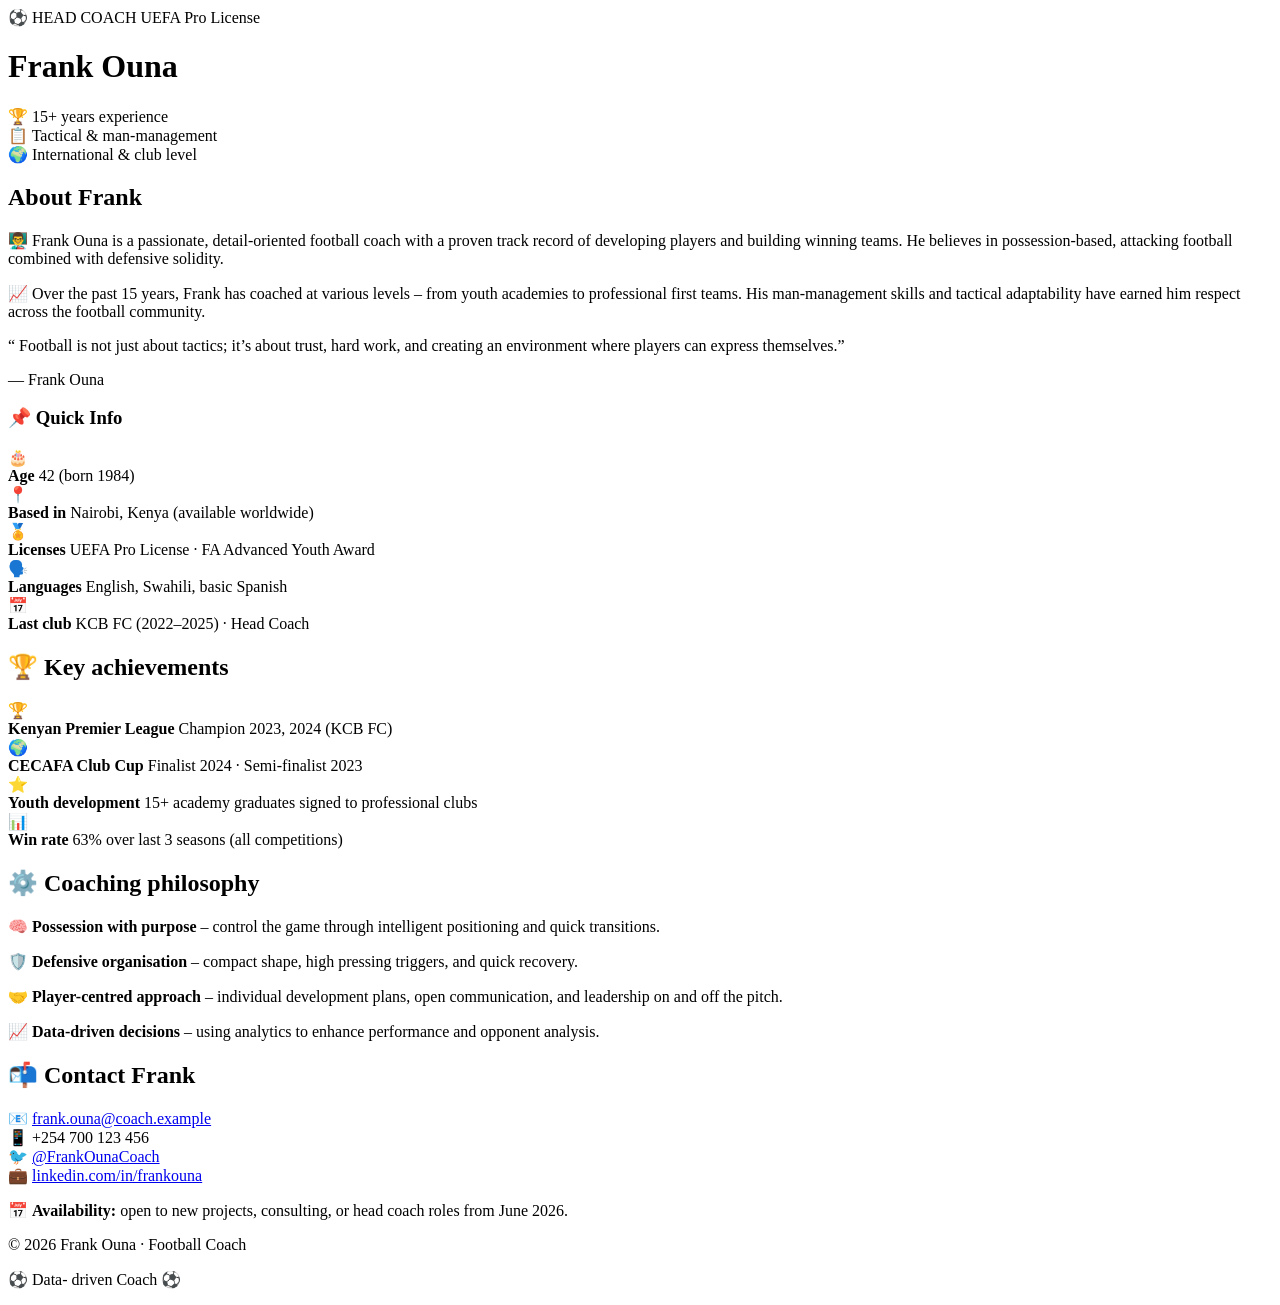
==== index.html @ ea1e8b5f "Added data Driven" ====
<!DOCTYPE html>
<html lang="en">
<head>
    <meta charset="UTF-8">
    <meta name="viewport" content="width=device-width, initial-scale=1.0">
    <title>Frank Ouna · Football Coach</title>
</head>
<body>

    <!-- ===== HEADER / HERO ===== -->
    <header>
        <div>
            <div>
                <span>⚽ HEAD COACH</span>
                <span>UEFA Pro License</span>
            </div>
            <h1>Frank <span>Ouna</span></h1>
            <div>
                <div><span>🏆</span> 15+ years experience</div>
                <div><span>📋</span> Tactical &amp; man-management</div>
                <div><span>🌍</span> International &amp; club level</div>
            </div>
        </div>
    </header>

    <!-- ===== MAIN CONTENT ===== -->
    <main>

        <!-- ===== LEFT COLUMN: BIO ===== -->
        <section>
            <h2>About Frank</h2>
            <p>
                <span>👨‍🏫</span> Frank Ouna is a passionate, detail-oriented football coach with a proven track record of developing players and building winning teams. 
                He believes in possession-based, attacking football combined with defensive solidity.
            </p>
            <p>
                <span>📈</span> Over the past 15 years, Frank has coached at various levels – from youth academies to professional first teams. 
                His man-management skills and tactical adaptability have earned him respect across the football community.
            </p>
            <div>
                <p>
                    <span>“</span> Football is not just about tactics; it’s about trust, hard work, and creating an environment where players can express themselves.<span>”</span>
                </p>
                <p>— Frank Ouna</p>
            </div>
        </section>

        <!-- ===== RIGHT COLUMN: QUICK INFO ===== -->
        <aside>
            <div>
                <h3>📌 Quick Info</h3>

                <div>
                    <div>🎂</div>
                    <div>
                        <strong>Age</strong>
                        <span>42 (born 1984)</span>
                    </div>
                </div>

                <div>
                    <div>📍</div>
                    <div>
                        <strong>Based in</strong>
                        <span>Nairobi, Kenya (available worldwide)</span>
                    </div>
                </div>

                <div>
                    <div>🏅</div>
                    <div>
                        <strong>Licenses</strong>
                        <span>UEFA Pro License · FA Advanced Youth Award</span>
                    </div>
                </div>

                <div>
                    <div>🗣️</div>
                    <div>
                        <strong>Languages</strong>
                        <span>English, Swahili, basic Spanish</span>
                    </div>
                </div>

                <div>
                    <div>📅</div>
                    <div>
                        <strong>Last club</strong>
                        <span>KCB FC (2022–2025) · Head Coach</span>
                    </div>
                </div>
            </div>
        </aside>

        <!-- ===== ACHIEVEMENTS SECTION (full width) ===== -->
        <section>
            <h2>🏆 Key achievements</h2>

            <div>
                <div>
                    <div>🏆</div>
                    <div>
                        <strong>Kenyan Premier League</strong>
                        <span>Champion 2023, 2024 (KCB FC)</span>
                    </div>
                </div>

                <div>
                    <div>🌍</div>
                    <div>
                        <strong>CECAFA Club Cup</strong>
                        <span>Finalist 2024 · Semi-finalist 2023</span>
                    </div>
                </div>

                <div>
                    <div>⭐</div>
                    <div>
                        <strong>Youth development</strong>
                        <span>15+ academy graduates signed to professional clubs</span>
                    </div>
                </div>

                <div>
                    <div>📊</div>
                    <div>
                        <strong>Win rate</strong>
                        <span>63% over last 3 seasons (all competitions)</span>
                    </div>
                </div>
            </div>
        </section>

        <!-- ===== COACHING PHILOSOPHY ===== -->
        <section>
            <h2>⚙️ Coaching philosophy</h2>
            <p>
                <span>🧠</span> <strong>Possession with purpose</strong> – control the game through intelligent positioning and quick transitions.
            </p>
            <p>
                <span>🛡️</span> <strong>Defensive organisation</strong> – compact shape, high pressing triggers, and quick recovery.
            </p>
            <p>
                <span>🤝</span> <strong>Player-centred approach</strong> – individual development plans, open communication, and leadership on and off the pitch.
            </p>
            <p>
                <span>📈</span> <strong>Data-driven decisions</strong> – using analytics to enhance performance and opponent analysis.
            </p>
        </section>

        <!-- ===== CONTACT / SOCIAL ===== -->
        <section>
            <h2>📬 Contact Frank</h2>
            <div>
                <div>
                    <span>📧</span>
                    <a href="mailto:frank.ouna@coach.example">frank.ouna@coach.example</a>
                </div>
                <div>
                    <span>📱</span>
                    <span>+254 700 123 456</span>
                </div>
                <div>
                    <span>🐦</span>
                    <a href="#">@FrankOunaCoach</a>
                </div>
                <div>
                    <span>💼</span>
                    <a href="#">linkedin.com/in/frankouna</a>
                </div>
            </div>
            <p>📅 <strong>Availability:</strong> open to new projects, consulting, or head coach roles from June 2026.</p>
        </section>

    </main>

    <!-- ===== FOOTER ===== -->
    <footer>
        <p>&copy; 2026 Frank Ouna · Football Coach</p>
        <p>
            <span>⚽</span> Data- driven Coach <span>⚽</span>
        </p>
    </footer>

</body>
</html>
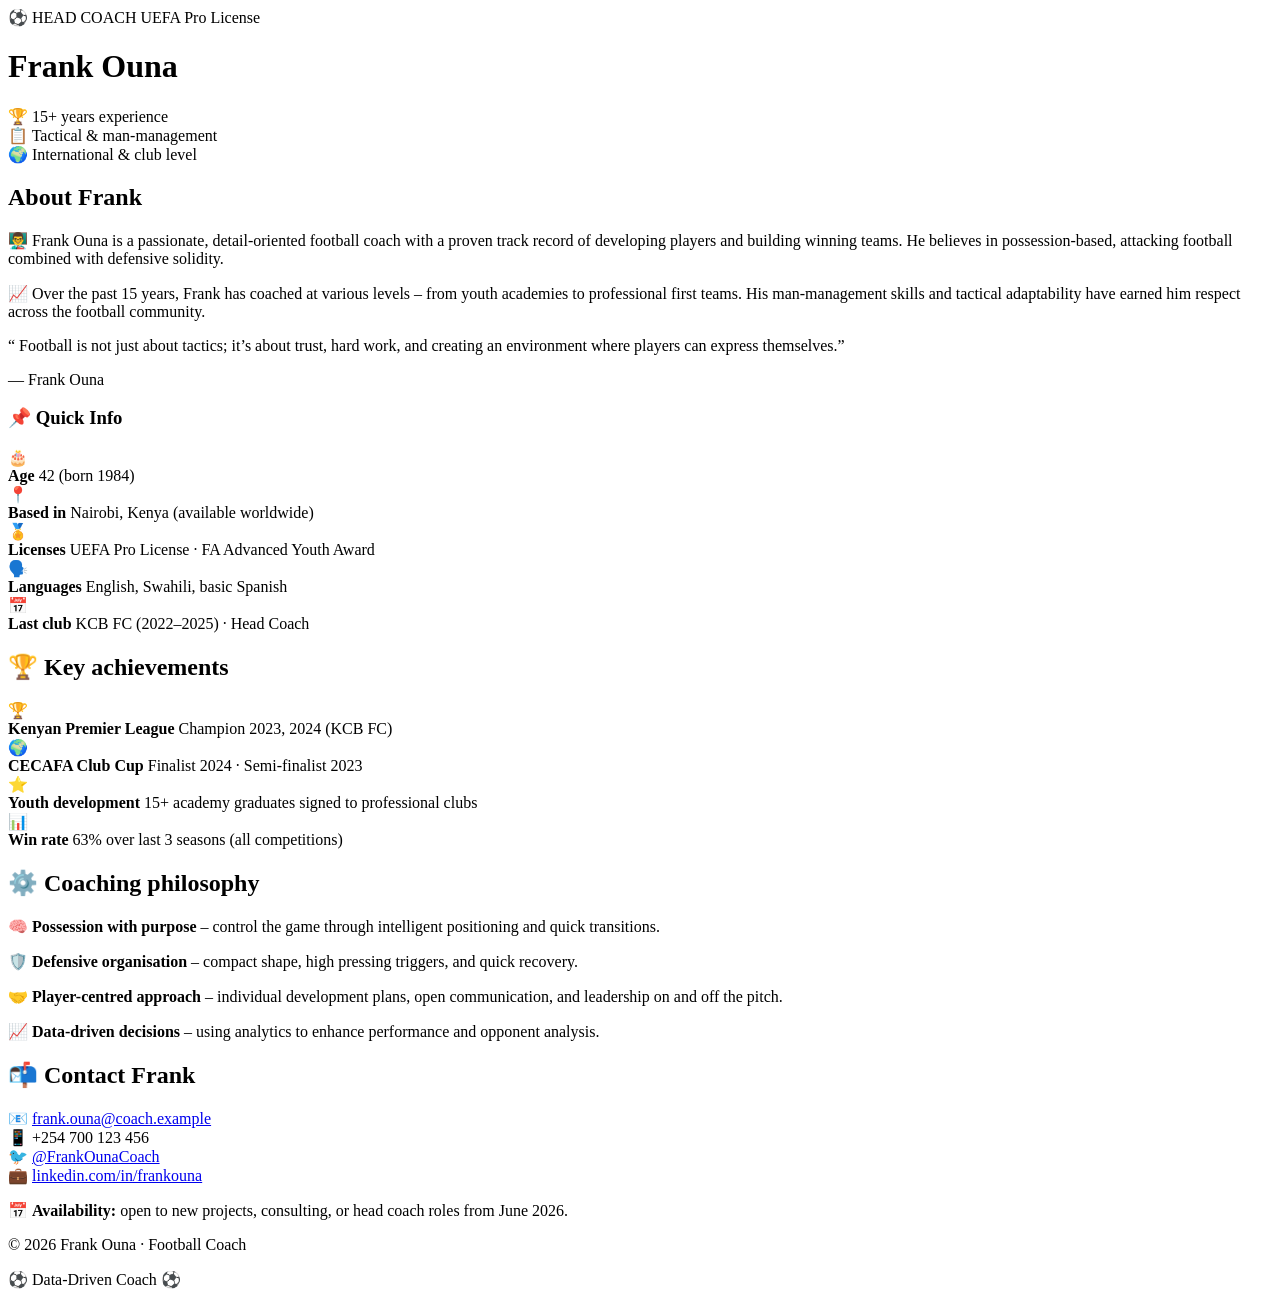
==== commit a9d08417: "added link to stylesheets" ====
--- a/index.html
+++ b/index.html
@@ -4,6 +4,7 @@
     <meta charset="UTF-8">
     <meta name="viewport" content="width=device-width, initial-scale=1.0">
     <title>Frank Ouna · Football Coach</title>
+    <link rel="stylesheet" href="style.css">
 </head>
 <body>
 
@@ -178,7 +179,7 @@
     <footer>
         <p>&copy; 2026 Frank Ouna · Football Coach</p>
         <p>
-            <span>⚽</span> Data- driven Coach <span>⚽</span>
+            <span>⚽</span> Data-Driven Coach <span>⚽</span>
         </p>
     </footer>
 
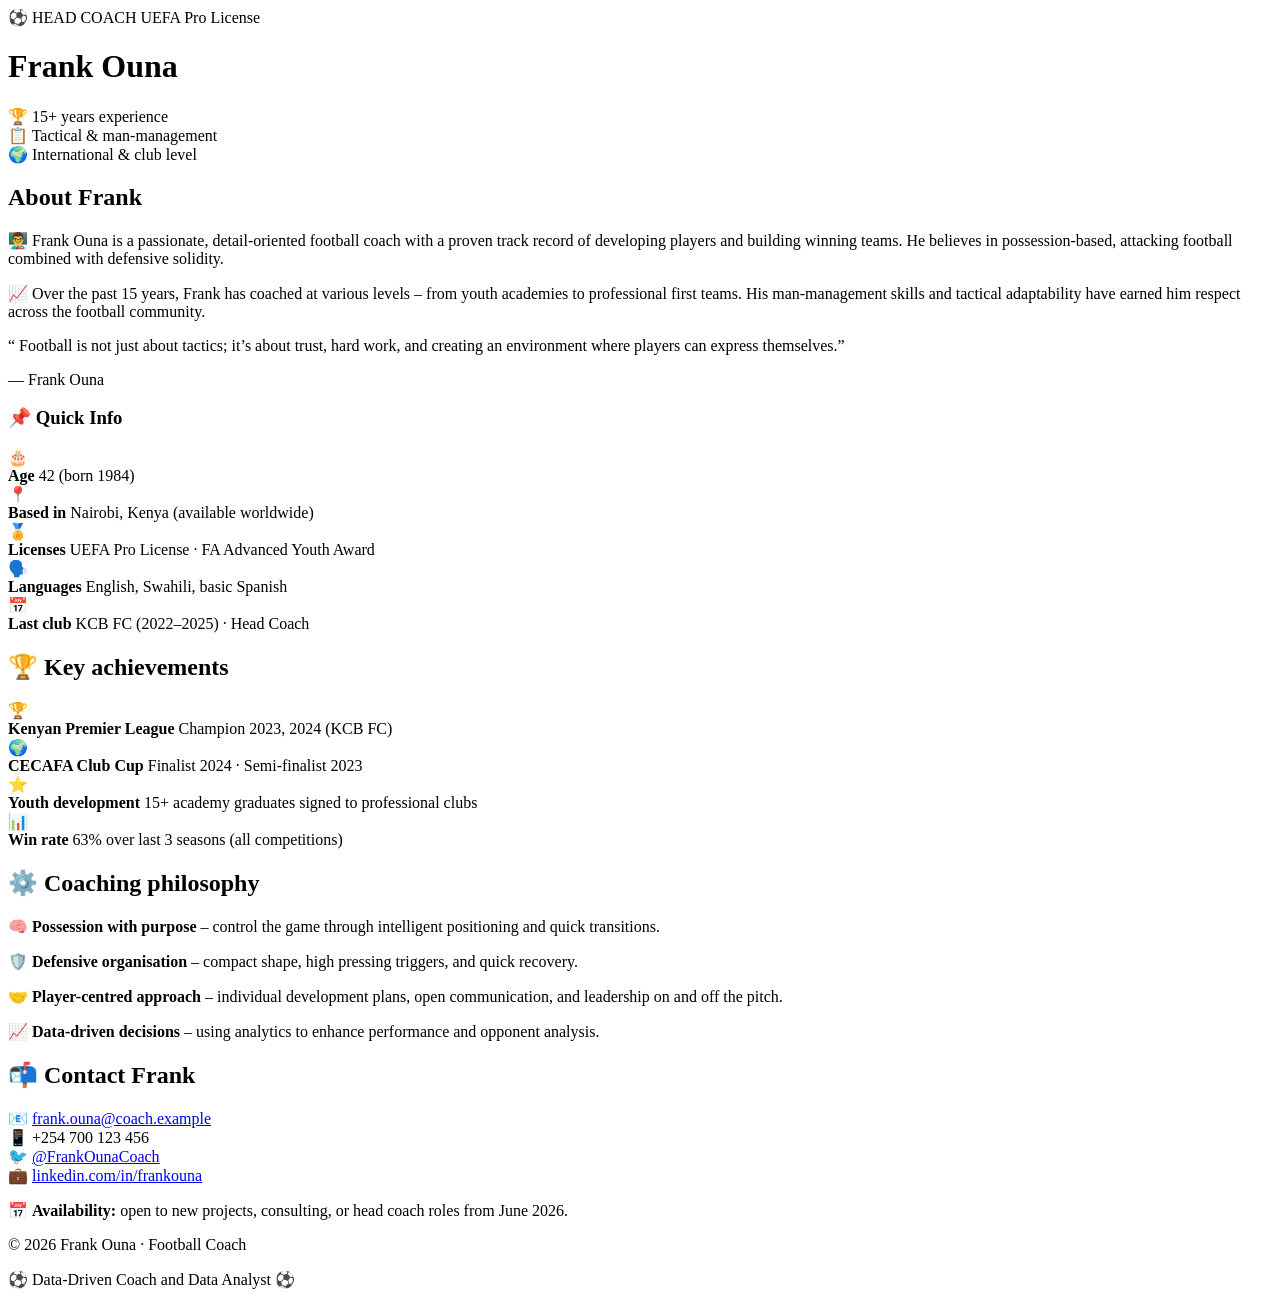
==== commit 6525db7f: "added Data analsyt" ====
--- a/index.html
+++ b/index.html
@@ -3,7 +3,7 @@
 <head>
     <meta charset="UTF-8">
     <meta name="viewport" content="width=device-width, initial-scale=1.0">
-    <title>Frank Ouna · Football Coach</title>
+    <title>Frank Ouna · Football Coach. data analyst</title>
     <link rel="stylesheet" href="style.css">
 </head>
 <body>
@@ -179,9 +179,9 @@
     <footer>
         <p>&copy; 2026 Frank Ouna · Football Coach</p>
         <p>
-            <span>⚽</span> Data-Driven Coach <span>⚽</span>
+            <span>⚽</span> Data-Driven Coach and Data Analyst <span>⚽</span>
         </p>
     </footer>
 
 </body>
-</html>+</html>
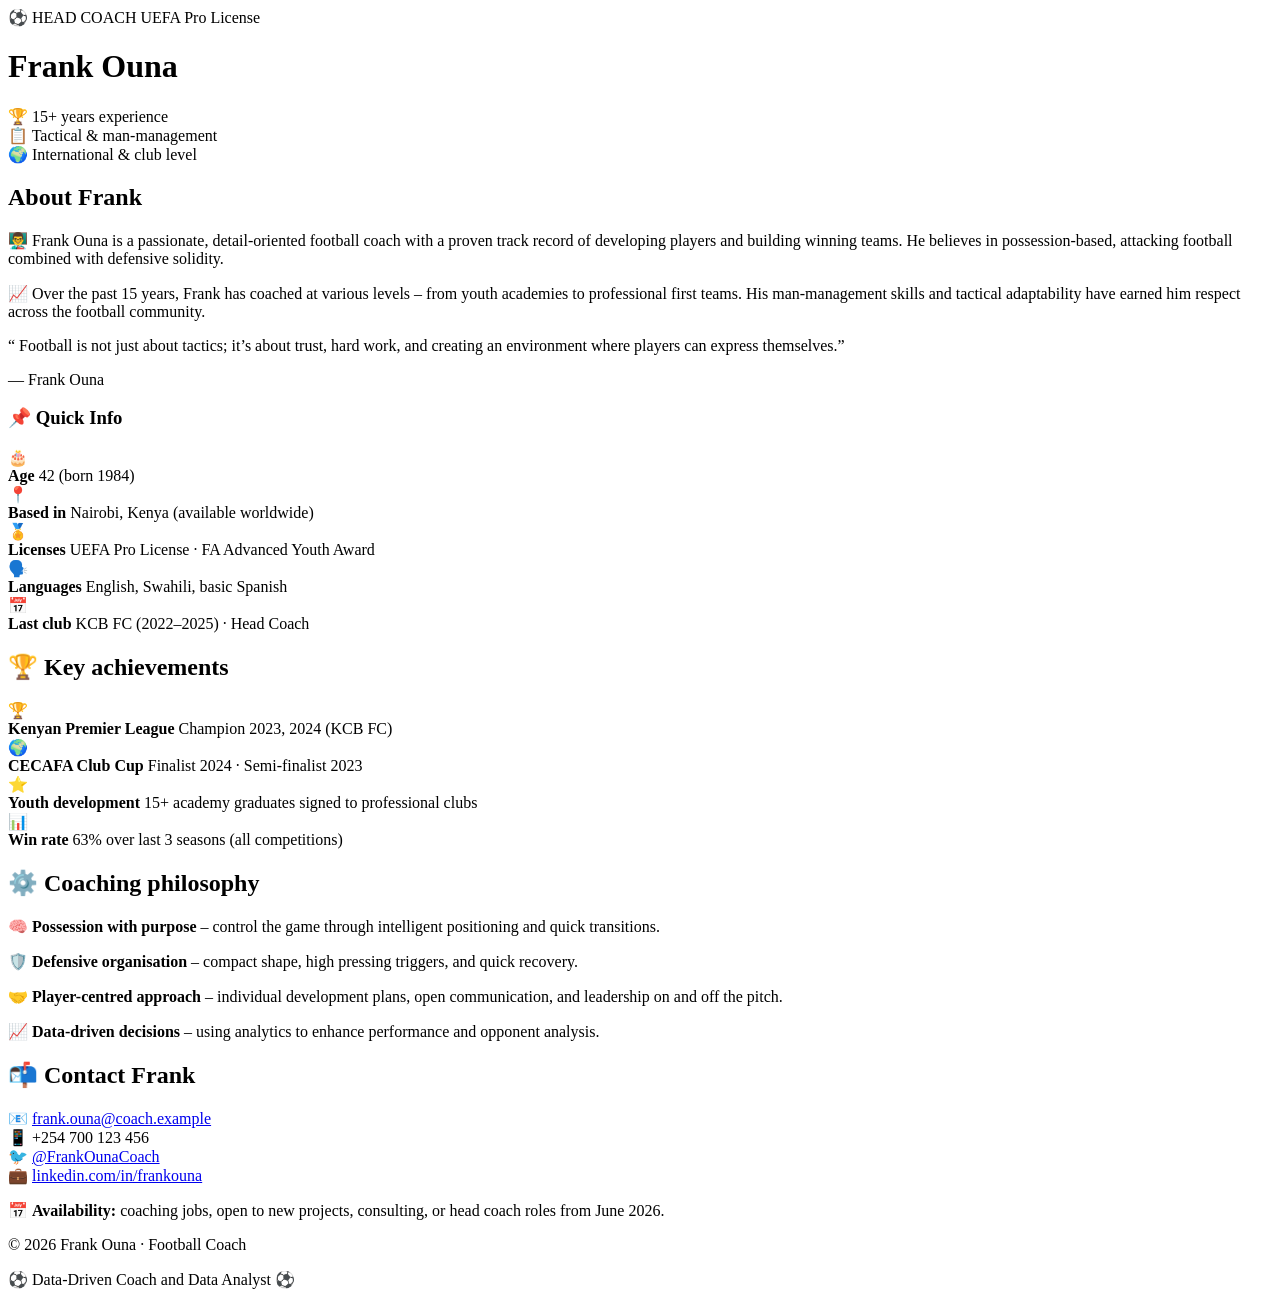
==== commit 640b5b8d: "add coaching jobs to summary" ====
--- a/index.html
+++ b/index.html
@@ -170,7 +170,7 @@
                     <a href="#">linkedin.com/in/frankouna</a>
                 </div>
             </div>
-            <p>📅 <strong>Availability:</strong> open to new projects, consulting, or head coach roles from June 2026.</p>
+            <p>📅 <strong>Availability:</strong> coaching jobs,  open to new projects, consulting, or head coach roles from June 2026.</p>
         </section>
 
     </main>
